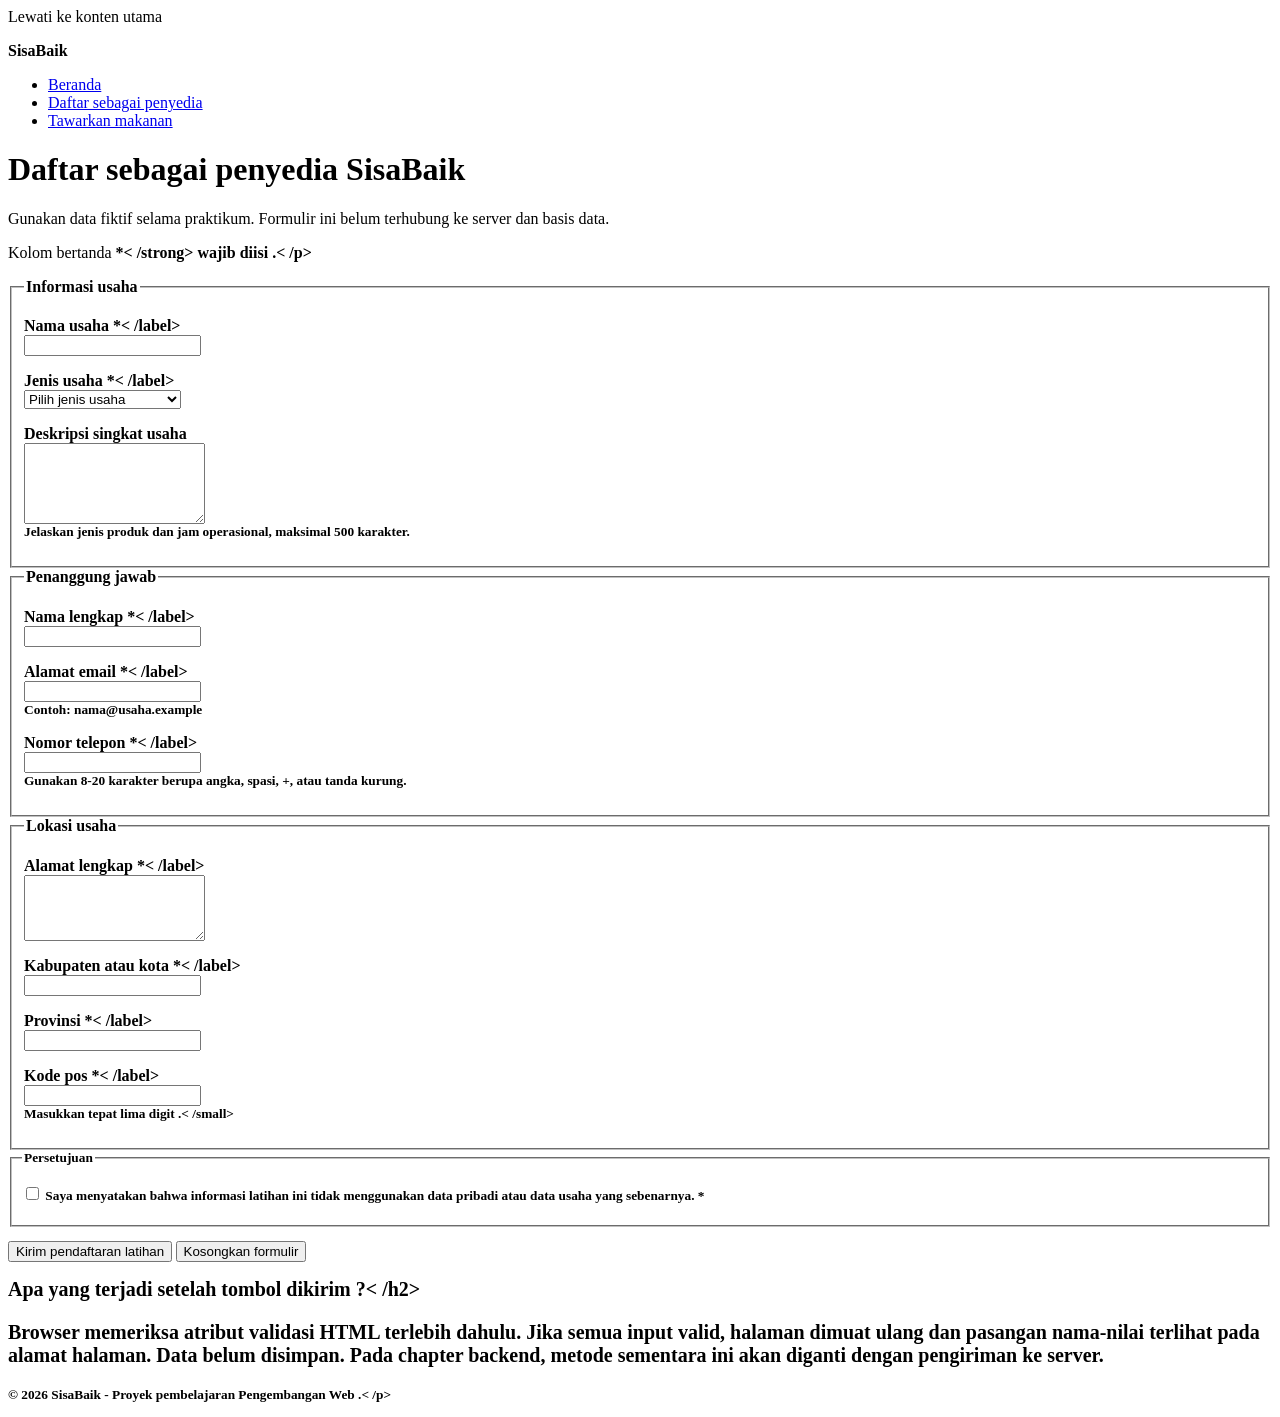
==== daftar-penyedia.html @ 9bb5b066 "feat: add accessible provider registration form" ====
<! doctype html>
<html lang="id">
<head>
<meta charset="utf-8">
<meta name="viewport" content="width=device-width, initial-scale=1">
<meta
name="description"
content="Formulir prototipe untuk mendaftarkan usaha sebagai penyedia makanan di SisaBai

<title>Daftar Penyedia | SisaBaik</title>
</head>
<body>
<a href="#konten-utama">Lewati ke konten utama</a>

<header>
<p><strong>SisaBaik</strong></p>
<nav aria-label="Navigasi utama">
<ul>
<li><a href="index.html">Beranda</a></li>
<li>
<a href="daftar-penyedia.html" aria-current="page">
Daftar sebagai penyedia
</a>
</li>
<li><a href="tawarkan-makanan.html">Tawarkan makanan</a></li>
</ul>
</nav>
</header>

<main id="konten-utama" tabindex="-1">
<h1>Daftar sebagai penyedia SisaBaik</h1>
<p>
Gunakan data fiktif selama praktikum. Formulir ini belum terhubung ke
server dan basis data.
</p>
<p id="petunjuk-wajib">Kolom bertanda <strong> *< /strong> wajib diisi .< /p>

<form
action="daftar-penyedia.html"
method="get"
aria-describedby="petunjuk-wajib"
>
<fieldset>
<legend>Informasi usaha</legend>

<p>
<label for="nama-usaha">Nama usaha *< /label><br>
<input
type="text"
id="nama-usaha"
name="nama_usaha"
autocomplete="organization"
minlength="3"
maxlength="100"
required

</p>

<p>
<label for="jenis-usaha">Jenis usaha *< /label><br>
<select id="jenis-usaha" name="jenis_usaha" required>
<option value="">Pilih jenis usaha</option>
<option value="restoran">Restoran</option>
<option value="toko-roti">Toko roti</option>
<option value="katering">Katering</option>
<option value="ritel">Toko ritel</option>

<option value="hotel">Hotel atau penginapan</option>
<option value="lainnya">Lainnya</option>
</select>
</p>

<p>
<label for="deskripsi-usaha">Deskripsi singkat usaha</label><br>
<textarea
id="deskripsi-usaha"
name="deskripsi_usaha"
rows="5"
maxlength="500"
aria-describedby="bantuan-deskripsi"
></textarea><br>
<small id="bantuan-deskripsi">
Jelaskan jenis produk dan jam operasional, maksimal 500 karakter.
</small>
</p>
</fieldset>

<fieldset>
<legend>Penanggung jawab</legend>

<p>
<label for="nama-penanggung-jawab">Nama lengkap *< /label><br>
<input
type="text"
id="nama-penanggung-jawab"
name="nama_penanggung_jawab"
autocomplete="name"
minlength="3"
maxlength="100"
required
</p>

<p>
<label for="email">Alamat email *< /label><br>
<input
type="email"
id="email"
name="email"
autocomplete="email"
maxlength="254"
aria-describedby="bantuan-email"
required
><br>
<small id="bantuan-email">Contoh: nama@usaha.example</small>
</p>

<p>
<label for="telepon">Nomor telepon *< /label><br>
<input
type="tel"
id="telepon"
name="telepon"
autocomplete="tel"
inputmode="tel"
pattern="[0-9+() ]{8,20}"
aria-describedby="bantuan-telepon"
required
><br>
<small id="bantuan-telepon">
Gunakan 8-20 karakter berupa angka, spasi, +, atau tanda kurung.
</small>
</p>
</fieldset>

<fieldset>
<legend>Lokasi usaha</legend>

<p>
<label for="alamat">Alamat lengkap *< /label><br>
<textarea
id="alamat"
name="alamat"
rows="4"
autocomplete="street-address"
minlength="10"
maxlength="250"
required
></textarea>
</p>

<p>
<label for="kota">Kabupaten atau kota *< /label><br>
<input
type="text"
id="kota"
name="kota"
autocomplete="address-level2"
maxlength="100"
required

</p>

<p>
<label for="provinsi">Provinsi *< /label><br>
<input

type="text"
id="provinsi"
name="provinsi"
autocomplete="address-level1"
maxlength="100"
required

</p>

<p>
<label for="kode-pos">Kode pos *< /label><br>
<input
type="text"
id="kode-pos"
name="kode_pos"
autocomplete="postal-code"
inputmode="numeric"
pattern="[0-9]{5}"
aria-describedby="bantuan-kode-pos"
required
><br>
<small id="bantuan-kode-pos">Masukkan tepat lima digit .< /small>
</p>
</fieldset>

<fieldset>
<legend>Persetujuan</legend>
<p>
<input
type="checkbox"
id="persetujuan"
name="persetujuan"
value="setuju"

required

<label for="persetujuan">
Saya menyatakan bahwa informasi latihan ini tidak menggunakan
data pribadi atau data usaha yang sebenarnya. *
</label>
</p>
</fieldset>

<p>
<button type="submit">Kirim pendaftaran latihan</button>
<button type="reset">Kosongkan formulir</button>
</p>
</form>

<section aria-labelledby="catatan-prototipe">
<h2 id="catatan-prototipe">Apa yang terjadi setelah tombol dikirim ?< /h2>
<p>
Browser memeriksa atribut validasi HTML terlebih dahulu. Jika semua
input valid, halaman dimuat ulang dan pasangan nama-nilai terlihat
pada alamat halaman. Data belum disimpan. Pada chapter backend,
metode sementara ini akan diganti dengan pengiriman ke server.
</p>
</section>
</main>

<footer>
<p>&copy; 2026 SisaBaik - Proyek pembelajaran Pengembangan Web .< /p>
</footer>
</body>
</html>
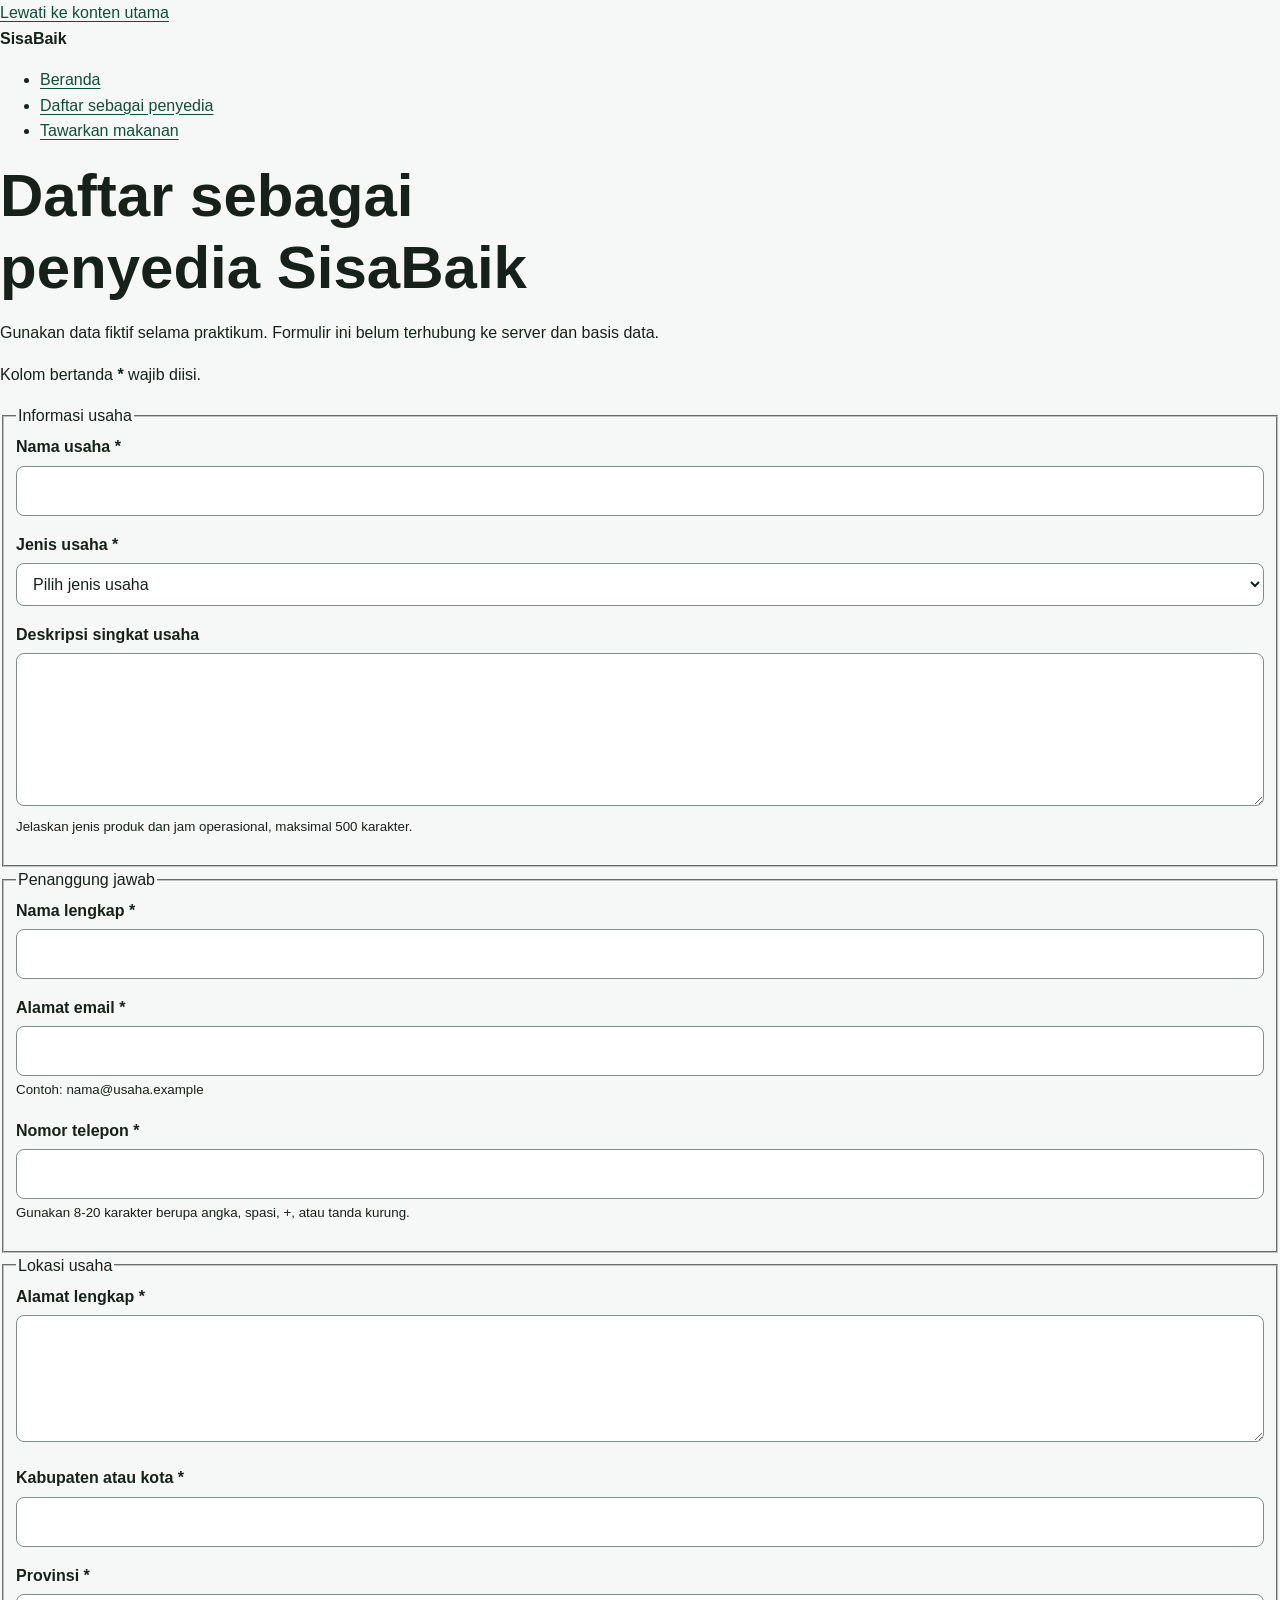
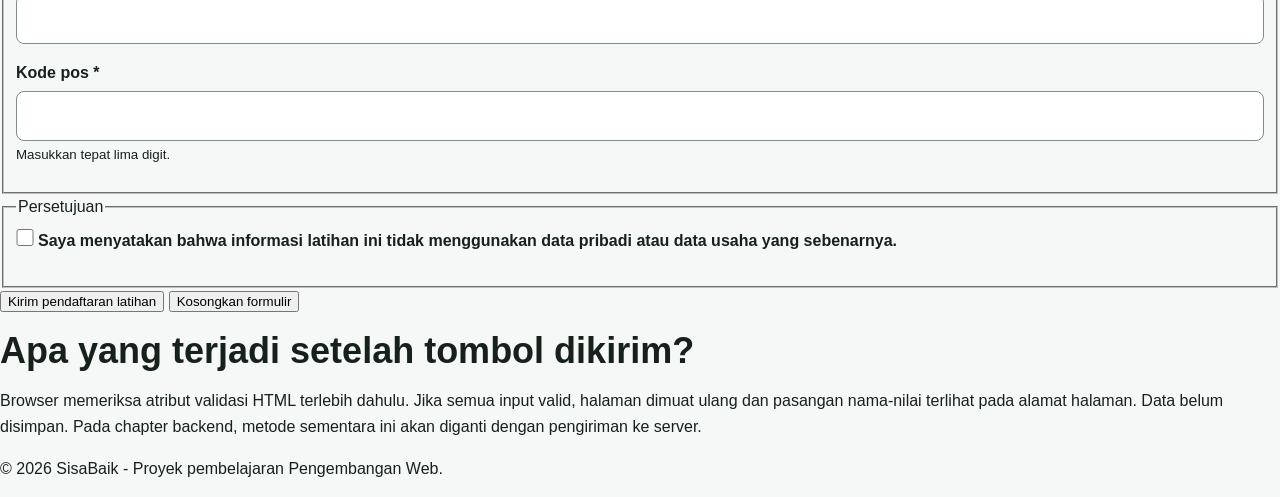
==== commit 85c5e121: "feat: add responsive SisaBaik visual system" ====
--- a/daftar-penyedia.html
+++ b/daftar-penyedia.html
@@ -1,232 +1,379 @@
-<! doctype html>
+<!doctype html>
+
 <html lang="id">
-<head>
-<meta charset="utf-8">
-<meta name="viewport" content="width=device-width, initial-scale=1">
-<meta
-name="description"
-content="Formulir prototipe untuk mendaftarkan usaha sebagai penyedia makanan di SisaBai
-
-<title>Daftar Penyedia | SisaBaik</title>
-</head>
-<body>
-<a href="#konten-utama">Lewati ke konten utama</a>
-
-<header>
-<p><strong>SisaBaik</strong></p>
-<nav aria-label="Navigasi utama">
-<ul>
-<li><a href="index.html">Beranda</a></li>
-<li>
-<a href="daftar-penyedia.html" aria-current="page">
-Daftar sebagai penyedia
-</a>
-</li>
-<li><a href="tawarkan-makanan.html">Tawarkan makanan</a></li>
-</ul>
-</nav>
-</header>
-
-<main id="konten-utama" tabindex="-1">
-<h1>Daftar sebagai penyedia SisaBaik</h1>
-<p>
-Gunakan data fiktif selama praktikum. Formulir ini belum terhubung ke
-server dan basis data.
-</p>
-<p id="petunjuk-wajib">Kolom bertanda <strong> *< /strong> wajib diisi .< /p>
-
-<form
-action="daftar-penyedia.html"
-method="get"
-aria-describedby="petunjuk-wajib"
->
-<fieldset>
-<legend>Informasi usaha</legend>
-
-<p>
-<label for="nama-usaha">Nama usaha *< /label><br>
-<input
-type="text"
-id="nama-usaha"
-name="nama_usaha"
-autocomplete="organization"
-minlength="3"
-maxlength="100"
-required
-
-</p>
-
-<p>
-<label for="jenis-usaha">Jenis usaha *< /label><br>
-<select id="jenis-usaha" name="jenis_usaha" required>
-<option value="">Pilih jenis usaha</option>
-<option value="restoran">Restoran</option>
-<option value="toko-roti">Toko roti</option>
-<option value="katering">Katering</option>
-<option value="ritel">Toko ritel</option>
-
-<option value="hotel">Hotel atau penginapan</option>
-<option value="lainnya">Lainnya</option>
-</select>
-</p>
-
-<p>
-<label for="deskripsi-usaha">Deskripsi singkat usaha</label><br>
-<textarea
-id="deskripsi-usaha"
-name="deskripsi_usaha"
-rows="5"
-maxlength="500"
-aria-describedby="bantuan-deskripsi"
-></textarea><br>
-<small id="bantuan-deskripsi">
-Jelaskan jenis produk dan jam operasional, maksimal 500 karakter.
-</small>
-</p>
-</fieldset>
-
-<fieldset>
-<legend>Penanggung jawab</legend>
-
-<p>
-<label for="nama-penanggung-jawab">Nama lengkap *< /label><br>
-<input
-type="text"
-id="nama-penanggung-jawab"
-name="nama_penanggung_jawab"
-autocomplete="name"
-minlength="3"
-maxlength="100"
-required
-</p>
-
-<p>
-<label for="email">Alamat email *< /label><br>
-<input
-type="email"
-id="email"
-name="email"
-autocomplete="email"
-maxlength="254"
-aria-describedby="bantuan-email"
-required
-><br>
-<small id="bantuan-email">Contoh: nama@usaha.example</small>
-</p>
-
-<p>
-<label for="telepon">Nomor telepon *< /label><br>
-<input
-type="tel"
-id="telepon"
-name="telepon"
-autocomplete="tel"
-inputmode="tel"
-pattern="[0-9+() ]{8,20}"
-aria-describedby="bantuan-telepon"
-required
-><br>
-<small id="bantuan-telepon">
-Gunakan 8-20 karakter berupa angka, spasi, +, atau tanda kurung.
-</small>
-</p>
-</fieldset>
-
-<fieldset>
-<legend>Lokasi usaha</legend>
-
-<p>
-<label for="alamat">Alamat lengkap *< /label><br>
-<textarea
-id="alamat"
-name="alamat"
-rows="4"
-autocomplete="street-address"
-minlength="10"
-maxlength="250"
-required
-></textarea>
-</p>
-
-<p>
-<label for="kota">Kabupaten atau kota *< /label><br>
-<input
-type="text"
-id="kota"
-name="kota"
-autocomplete="address-level2"
-maxlength="100"
-required
-
-</p>
-
-<p>
-<label for="provinsi">Provinsi *< /label><br>
-<input
-
-type="text"
-id="provinsi"
-name="provinsi"
-autocomplete="address-level1"
-maxlength="100"
-required
-
-</p>
-
-<p>
-<label for="kode-pos">Kode pos *< /label><br>
-<input
-type="text"
-id="kode-pos"
-name="kode_pos"
-autocomplete="postal-code"
-inputmode="numeric"
-pattern="[0-9]{5}"
-aria-describedby="bantuan-kode-pos"
-required
-><br>
-<small id="bantuan-kode-pos">Masukkan tepat lima digit .< /small>
-</p>
-</fieldset>
-
-<fieldset>
-<legend>Persetujuan</legend>
-<p>
-<input
-type="checkbox"
-id="persetujuan"
-name="persetujuan"
-value="setuju"
-
-required
-
-<label for="persetujuan">
-Saya menyatakan bahwa informasi latihan ini tidak menggunakan
-data pribadi atau data usaha yang sebenarnya. *
-</label>
-</p>
-</fieldset>
-
-<p>
-<button type="submit">Kirim pendaftaran latihan</button>
-<button type="reset">Kosongkan formulir</button>
-</p>
-</form>
-
-<section aria-labelledby="catatan-prototipe">
-<h2 id="catatan-prototipe">Apa yang terjadi setelah tombol dikirim ?< /h2>
-<p>
-Browser memeriksa atribut validasi HTML terlebih dahulu. Jika semua
-input valid, halaman dimuat ulang dan pasangan nama-nilai terlihat
-pada alamat halaman. Data belum disimpan. Pada chapter backend,
-metode sementara ini akan diganti dengan pengiriman ke server.
-</p>
-</section>
-</main>
-
-<footer>
-<p>&copy; 2026 SisaBaik - Proyek pembelajaran Pengembangan Web .< /p>
-</footer>
-</body>
-</html>
-
+
+    <head>
+
+        <meta charset="utf-8">
+
+        <meta name="viewport" content="width=device-width, initial-scale=1">
+
+        <meta
+            name="description"
+            content="Formulir prototipe untuk mendaftarkan usaha sebagai penyedia makanan di SisaBaik."
+        >
+
+        <title>Daftar Penyedia | SisaBaik</title>
+
+        <link rel="stylesheet" href="styles.css">
+
+    </head>
+
+    <body>
+
+        <a href="#konten-utama">Lewati ke konten utama</a>
+
+        <header>
+
+            <p><strong>SisaBaik</strong></p>
+
+            <nav aria-label="Navigasi utama">
+
+                <ul>
+
+                    <li>
+                        <a href="index.html">
+                            Beranda
+                        </a>
+                    </li>
+
+                    <li>
+                        <a href="daftar-penyedia.html" aria-current="page">
+                            Daftar sebagai penyedia
+                        </a>
+                    </li>
+
+                    <li>
+                        <a href="tawarkan-makanan.html">
+                            Tawarkan makanan
+                        </a>
+                    </li>
+
+                </ul>
+
+            </nav>
+
+        </header>
+
+        <main id="konten-utama" tabindex="-1">
+
+            <h1>Daftar sebagai penyedia SisaBaik</h1>
+
+            <p>
+                Gunakan data fiktif selama praktikum. Formulir ini belum terhubung ke
+                server dan basis data.
+            </p>
+
+            <p id="petunjuk-wajib">
+                Kolom bertanda <strong>*</strong> wajib diisi.
+            </p>
+
+            <form
+                action="daftar-penyedia.html"
+                method="get"
+                aria-describedby="petunjuk-wajib"
+            >
+
+                <fieldset>
+
+                    <legend>Informasi usaha</legend>
+
+                    <p>
+
+                        <label for="nama-usaha">
+                            Nama usaha <strong>*</strong>
+                        </label><br>
+
+                        <input
+                            type="text"
+                            id="nama-usaha"
+                            name="nama_usaha"
+                            autocomplete="organization"
+                            minlength="3"
+                            maxlength="100"
+                            required
+                        >
+
+                    </p>
+
+                    <p>
+
+                        <label for="jenis-usaha">
+                            Jenis usaha <strong>*</strong>
+                        </label><br>
+
+                        <select
+                            id="jenis-usaha"
+                            name="jenis_usaha"
+                            required
+                        >
+
+                            <option value="">
+                                Pilih jenis usaha
+                            </option>
+
+                            <option value="restoran">
+                                Restoran
+                            </option>
+
+                            <option value="toko-roti">
+                                Toko roti
+                            </option>
+
+                            <option value="katering">
+                                Katering
+                            </option>
+
+                            <option value="ritel">
+                                Toko ritel
+                            </option>
+
+                            <option value="hotel">
+                                Hotel atau penginapan
+                            </option>
+
+                            <option value="lainnya">
+                                Lainnya
+                            </option>
+
+                        </select>
+
+                    </p>
+
+                    <p>
+
+                        <label for="deskripsi-usaha">
+                            Deskripsi singkat usaha
+                        </label><br>
+
+                        <textarea
+                            id="deskripsi-usaha"
+                            name="deskripsi_usaha"
+                            rows="5"
+                            maxlength="500"
+                            aria-describedby="bantuan-deskripsi"
+                        ></textarea><br>
+
+                        <small id="bantuan-deskripsi">
+                            Jelaskan jenis produk dan jam operasional, maksimal 500 karakter.
+                        </small>
+
+                    </p>
+
+                </fieldset>
+
+                <fieldset>
+
+                    <legend>Penanggung jawab</legend>
+
+                    <p>
+
+                        <label for="nama-penanggung-jawab">
+                            Nama lengkap <strong>*</strong>
+                        </label><br>
+
+                        <input
+                            type="text"
+                            id="nama-penanggung-jawab"
+                            name="nama_penanggung_jawab"
+                            autocomplete="name"
+                            minlength="3"
+                            maxlength="100"
+                            required
+                        >
+
+                    </p>
+
+                    <p>
+
+                        <label for="email">
+                            Alamat email <strong>*</strong>
+                        </label><br>
+
+                        <input
+                            type="email"
+                            id="email"
+                            name="email"
+                            autocomplete="email"
+                            maxlength="254"
+                            aria-describedby="bantuan-email"
+                            required
+                        ><br>
+
+                        <small id="bantuan-email">
+                            Contoh: nama@usaha.example
+                        </small>
+
+                    </p>
+
+                    <p>
+
+                        <label for="telepon">
+                            Nomor telepon <strong>*</strong>
+                        </label><br>
+
+                        <input
+                            type="tel"
+                            id="telepon"
+                            name="telepon"
+                            autocomplete="tel"
+                            inputmode="tel"
+                            pattern="[0-9+() ]{8,20}"
+                            aria-describedby="bantuan-telepon"
+                            required
+                        ><br>
+
+                        <small id="bantuan-telepon">
+                            Gunakan 8-20 karakter berupa angka, spasi, +, atau tanda kurung.
+                        </small>
+
+                    </p>
+
+                </fieldset>
+
+                <fieldset>
+
+                    <legend>Lokasi usaha</legend>
+
+                    <p>
+
+                        <label for="alamat">
+                            Alamat lengkap <strong>*</strong>
+                        </label><br>
+
+                        <textarea
+                            id="alamat"
+                            name="alamat"
+                            rows="4"
+                            autocomplete="street-address"
+                            minlength="10"
+                            maxlength="250"
+                            required
+                        ></textarea>
+
+                    </p>
+
+                    <p>
+
+                        <label for="kota">
+                            Kabupaten atau kota <strong>*</strong>
+                        </label><br>
+
+                        <input
+                            type="text"
+                            id="kota"
+                            name="kota"
+                            autocomplete="address-level2"
+                            maxlength="100"
+                            required
+                        >
+
+                    </p>
+
+                    <p>
+
+                        <label for="provinsi">
+                            Provinsi <strong>*</strong>
+                        </label><br>
+
+                        <input
+                            type="text"
+                            id="provinsi"
+                            name="provinsi"
+                            autocomplete="address-level1"
+                            maxlength="100"
+                            required
+                        >
+
+                    </p>
+
+                    <p>
+
+                        <label for="kode-pos">
+                            Kode pos <strong>*</strong>
+                        </label><br>
+
+                        <input
+                            type="text"
+                            id="kode-pos"
+                            name="kode_pos"
+                            autocomplete="postal-code"
+                            inputmode="numeric"
+                            pattern="[0-9]{5}"
+                            aria-describedby="bantuan-kode-pos"
+                            required
+                        ><br>
+
+                        <small id="bantuan-kode-pos">
+                            Masukkan tepat lima digit.
+                        </small>
+
+                    </p>
+
+                </fieldset>
+
+                <fieldset>
+
+                    <legend>Persetujuan</legend>
+
+                    <p>
+
+                        <input
+                            type="checkbox"
+                            id="persetujuan"
+                            name="persetujuan"
+                            value="setuju"
+                            required
+                        >
+
+                        <label for="persetujuan">
+                            Saya menyatakan bahwa informasi latihan ini tidak menggunakan
+                            data pribadi atau data usaha yang sebenarnya.
+                        </label>
+
+                    </p>
+
+                </fieldset>
+
+                <p>
+
+                    <button type="submit">
+                        Kirim pendaftaran latihan
+                    </button>
+
+                    <button type="reset">
+                        Kosongkan formulir
+                    </button>
+
+                </p>
+
+            </form>
+
+            <section aria-labelledby="catatan-prototipe">
+
+                <h2 id="catatan-prototipe">
+                    Apa yang terjadi setelah tombol dikirim?
+                </h2>
+
+                <p>
+                    Browser memeriksa atribut validasi HTML terlebih dahulu. Jika semua
+                    input valid, halaman dimuat ulang dan pasangan nama-nilai terlihat
+                    pada alamat halaman. Data belum disimpan. Pada chapter backend,
+                    metode sementara ini akan diganti dengan pengiriman ke server.
+                </p>
+
+            </section>
+
+        </main>
+
+        <footer>
+
+            <p>
+                &copy; 2026 SisaBaik - Proyek pembelajaran Pengembangan Web.
+            </p>
+
+        </footer>
+
+    </body>
+
+</html>
--- a/styles.css
+++ b/styles.css
@@ -0,0 +1,440 @@
+:root {
+    --color-primary: #176b4d;
+    --color-primary-dark: #0f4f39;
+    --color-primary-soft: #e8f5ef;
+    --color-accent: #f2b84b;
+    --color-text: #17211b;
+    --color-muted: #52615a;
+    --color-surface: #ffffff;
+    --color-background: #f5f8f6;
+    --color-border: #cbd8d1;
+    --color-danger: #a52a2a;
+    --shadow-card: 0 0.5rem 1.5rem rgb(23 33 27 / 10%);
+    --radius-small: 0.5rem;
+    --radius-medium: 0.9rem;
+    --radius-large: 1.4rem;
+    --content-width: 72rem;
+}
+
+*,
+*::before,
+*::after {
+    box-sizing: border-box;
+}
+
+html {
+    scroll-behavior: smooth;
+}
+
+body {
+    margin: 0;
+    background: var(--color-background);
+    color: var(--color-text);
+    font-family: Arial, Helvetica, sans-serif;
+    font-size: 1rem;
+    line-height: 1.6;
+}
+
+h1,
+h2,
+h3,
+p {
+    margin-block-start: 0;
+}
+
+h1,
+h2,
+h3 {
+    line-height: 1.2;
+}
+
+h1 {
+    max-width: 18ch;
+    margin-block-end: 1rem;
+    font-size: clamp(2rem, 7vw, 3.75rem);
+}
+
+h2 {
+    margin-block-end: 1rem;
+    font-size: clamp(1.5rem, 4vw, 2.25rem);
+}
+
+h3 {
+    margin-block-end: 0.6rem;
+    font-size: 1.2rem;
+}
+
+a {
+    color: var(--color-primary-dark);
+    text-underline-offset: 0.2em;
+}
+
+a:hover {
+    text-decoration-thickness: 0.18em;
+}
+
+:focus-visible {
+    outline: 0.2rem solid var(--color-accent);
+    outline-offset: 0.2rem;
+}
+
+.skip-link {
+    position: absolute;
+    inset-block-start: 0.5rem;
+    inset-inline-start: 0.5rem;
+    z-index: 100;
+    padding: 0.7rem 1rem;
+    border-radius: var(--radius-small);
+    background: var(--color-text);
+    color: var(--color-surface);
+    transform: translateY(-180%);
+}
+
+.skip-link:focus {
+    transform: translateY(0);
+}
+
+.container {
+    width: min(100% - 2rem, var(--content-width));
+    margin-inline: auto;
+}
+
+.site-header {
+    background: var(--color-surface);
+    border-block-end: 0.0625rem solid var(--color-border);
+}
+
+.header-layout {
+    display: flex;
+    flex-direction: column;
+    gap: 0.75rem;
+    padding-block: 1rem;
+}
+
+.brand {
+    margin: 0;
+    color: var(--color-primary-dark);
+    font-size: 1.4rem;
+    font-weight: 700;
+}
+
+.nav-list {
+    display: flex;
+    flex-wrap: wrap;
+    gap: 0.5rem 1rem;
+    margin: 0;
+    padding: 0;
+    list-style: none;
+}
+
+.nav-list a {
+    display: inline-block;
+    padding-block: 0.35rem;
+    font-weight: 700;
+}
+
+.nav-list a[aria-current="page"] {
+    color: var(--color-primary);
+    text-decoration-thickness: 0.2em;
+}
+
+.hero {
+    padding-block: clamp(3rem, 10vw, 7rem);
+    background: linear-gradient(
+        135deg,
+        rgb(232 245 239 / 95%),
+        rgb(255 255 255 / 92%)
+    );
+}
+
+.hero-layout {
+    display: grid;
+    gap: 2rem;
+    align-items: center;
+}
+
+.eyebrow {
+    margin-block-end: 0.5rem;
+    color: var(--color-primary-dark);
+    font-weight: 700;
+    letter-spacing: 0.05em;
+    text-transform: uppercase;
+}
+
+.lead {
+    max-width: 62ch;
+    color: var(--color-muted);
+    font-size: 1.1rem;
+}
+
+.hero-panel {
+    padding: 1.5rem;
+    border: 0.0625rem solid var(--color-border);
+    border-radius: var(--radius-large);
+    background: var(--color-surface);
+    box-shadow: var(--shadow-card);
+}
+
+.hero-panel strong {
+    display: block;
+    color: var(--color-primary-dark);
+    font-size: 2rem;
+}
+
+.button-group,
+.form-actions {
+    display: flex;
+    flex-wrap: wrap;
+    gap: 0.75rem;
+    align-items: center;
+}
+
+.button {
+    display: inline-block;
+    padding: 0.75rem 1rem;
+    border: 0.125rem solid var(--color-primary);
+    border-radius: var(--radius-small);
+    background: var(--color-primary);
+    color: var(--color-surface);
+    font: inherit;
+    font-weight: 700;
+    line-height: 1.2;
+    text-decoration: none;
+    cursor: pointer;
+}
+
+.button:hover {
+    background: var(--color-primary-dark);
+    border-color: var(--color-primary-dark);
+}
+
+.button-secondary {
+    background: transparent;
+    color: var(--color-primary-dark);
+}
+
+.section {
+    padding-block: clamp(2.5rem, 7vw, 5rem);
+}
+
+.section-alt {
+    background: var(--color-surface);
+}
+
+.section-intro {
+    max-width: 65ch;
+    color: var(--color-muted);
+}
+
+.steps-grid,
+.benefit-grid,
+.offer-grid {
+    display: grid;
+    grid-template-columns: 1fr;
+    gap: 1rem;
+}
+
+.card {
+    padding: 1.25rem;
+    border: 0.0625rem solid var(--color-border);
+    border-radius: var(--radius-medium);
+    background: var(--color-surface);
+    box-shadow: var(--shadow-card);
+}
+
+.step-number {
+    display: inline-grid;
+    width: 2.25rem;
+    height: 2.25rem;
+    margin-block-end: 0.75rem;
+    place-items: center;
+    border-radius: 50%;
+    background: var(--color-primary-soft);
+    color: var(--color-primary-dark);
+    font-weight: 700;
+}
+
+.offer-card {
+    display: flex;
+    flex-direction: column;
+    overflow: hidden;
+    border: 0.0625rem solid var(--color-border);
+    border-radius: var(--radius-medium);
+    background: var(--color-surface);
+    box-shadow: var(--shadow-card);
+}
+
+.offer-card__visual {
+    min-height: 8rem;
+    background: linear-gradient(
+        135deg,
+        var(--color-primary),
+        var(--color-primary-dark)
+    );
+}
+
+.offer-card__content {
+    display: flex;
+    flex: 1;
+    flex-direction: column;
+    padding: 1.25rem;
+}
+
+.offer-card__meta {
+    color: var(--color-muted);
+}
+
+.offer-card__price {
+    margin-block-start: auto;
+    font-size: 1.15rem;
+}
+
+.badge {
+    display: inline-block;
+    width: fit-content;
+    margin-block-end: 0.75rem;
+    padding: 0.25rem 0.6rem;
+    border-radius: 999px;
+    background: var(--color-primary-soft);
+    color: var(--color-primary-dark);
+    font-size: 0.85rem;
+    font-weight: 700;
+}
+
+.notice {
+    padding: 1rem;
+    border-inline-start: 0.3rem solid var(--color-primary);
+    border-radius: var(--radius-small);
+    background: var(--color-primary-soft);
+}
+
+.page-heading {
+    padding-block: clamp(2.5rem, 7vw, 5rem) 2rem;
+}
+
+.form-card {
+    max-width: 56rem;
+    margin-block-end: 3rem;
+    padding: clamp(1rem, 4vw, 2rem);
+    border: 0.0625rem solid var(--color-border);
+    border-radius: var(--radius-large);
+    background: var(--color-surface);
+    box-shadow: var(--shadow-card);
+}
+
+.form-section {
+    margin: 0 0 1.5rem;
+    padding: 1.25rem;
+    border: 0.0625rem solid var(--color-border);
+    border-radius: var(--radius-medium);
+}
+
+.form-section legend {
+    padding-inline: 0.4rem;
+    color: var(--color-primary-dark);
+    font-size: 1.1rem;
+    font-weight: 700;
+}
+
+label {
+    display: inline-block;
+    margin-block-end: 0.35rem;
+    font-weight: 700;
+}
+
+input,
+select,
+textarea {
+    width: 100%;
+    padding: 0.7rem 0.75rem;
+    border: 0.0625rem solid #809087;
+    border-radius: var(--radius-small);
+    background: var(--color-surface);
+    color: var(--color-text);
+    font: inherit;
+}
+
+textarea {
+    resize: vertical;
+}
+
+input:focus,
+select:focus,
+textarea:focus {
+    border-color: var(--color-primary-dark);
+}
+
+input[type="checkbox"],
+input[type="radio"] {
+    width: 1.1rem;
+    height: 1.1rem;
+    margin: 0.2rem 0 0;
+    accent-color: var(--color-primary);
+}
+
+.required-note {
+    color: var(--color-muted);
+}
+
+.site-footer {
+    padding-block: 2rem;
+    background: var(--color-primary-dark);
+    color: var(--color-surface);
+}
+
+.site-footer a {
+    color: var(--color-surface);
+}
+
+.footer-layout {
+    display: flex;
+    flex-direction: column;
+    gap: 0.5rem;
+}
+
+.footer-layout p,
+.footer-layout address {
+    margin: 0;
+}
+
+@media (min-width: 48rem) {
+
+    .header-layout {
+        flex-direction: row;
+        justify-content: space-between;
+        align-items: center;
+    }
+
+    .hero-layout {
+        grid-template-columns: minmax(0, 1.5fr) minmax(15rem, 0.7fr);
+    }
+
+    .steps-grid,
+    .benefit-grid {
+        grid-template-columns: repeat(3, minmax(0, 1fr));
+    }
+
+    .offer-grid {
+        grid-template-columns: repeat(2, minmax(0, 1fr));
+    }
+
+    .footer-layout {
+        flex-direction: row;
+        justify-content: space-between;
+        align-items: center;
+    }
+}
+
+@media (min-width: 68rem) {
+
+    .offer-grid {
+        grid-template-columns: repeat(3, minmax(0, 1fr));
+    }
+}
+
+@media (prefers-reduced-motion: reduce) {
+
+    html {
+        scroll-behavior: auto;
+    }
+}
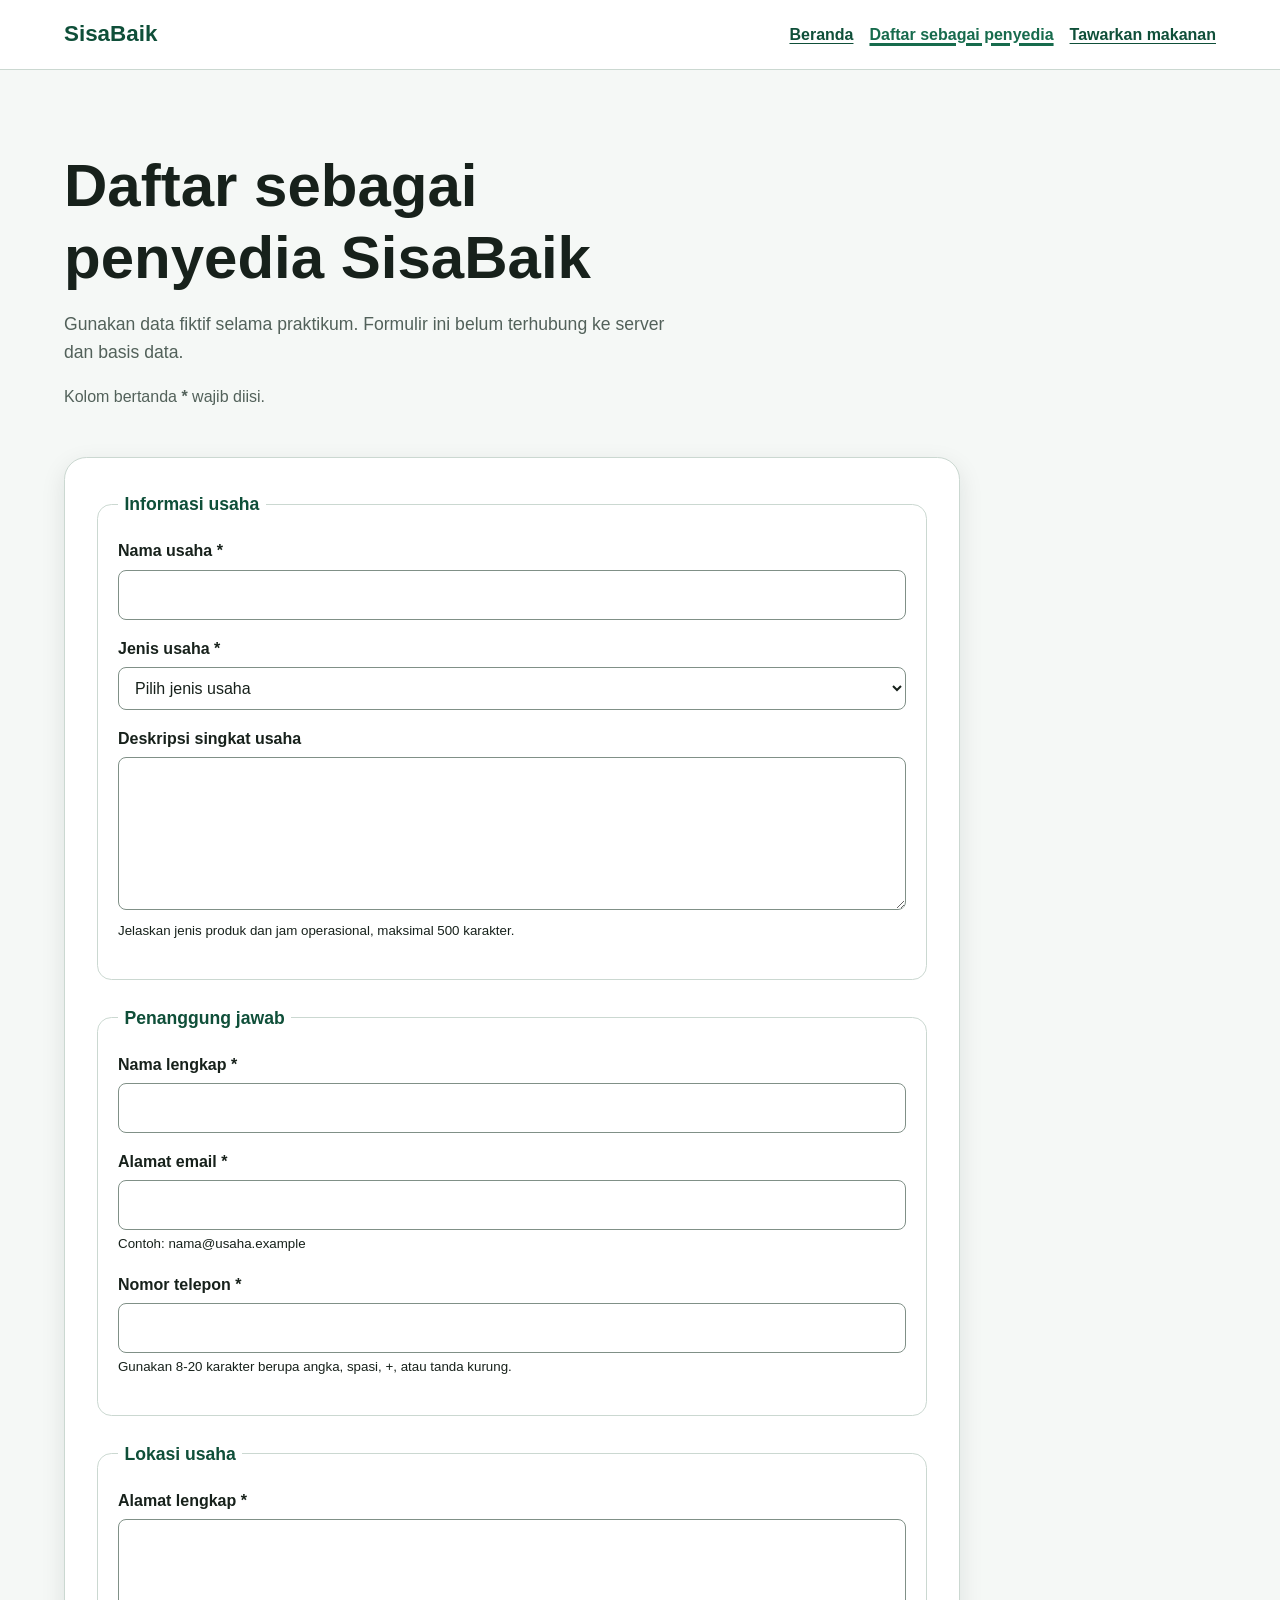
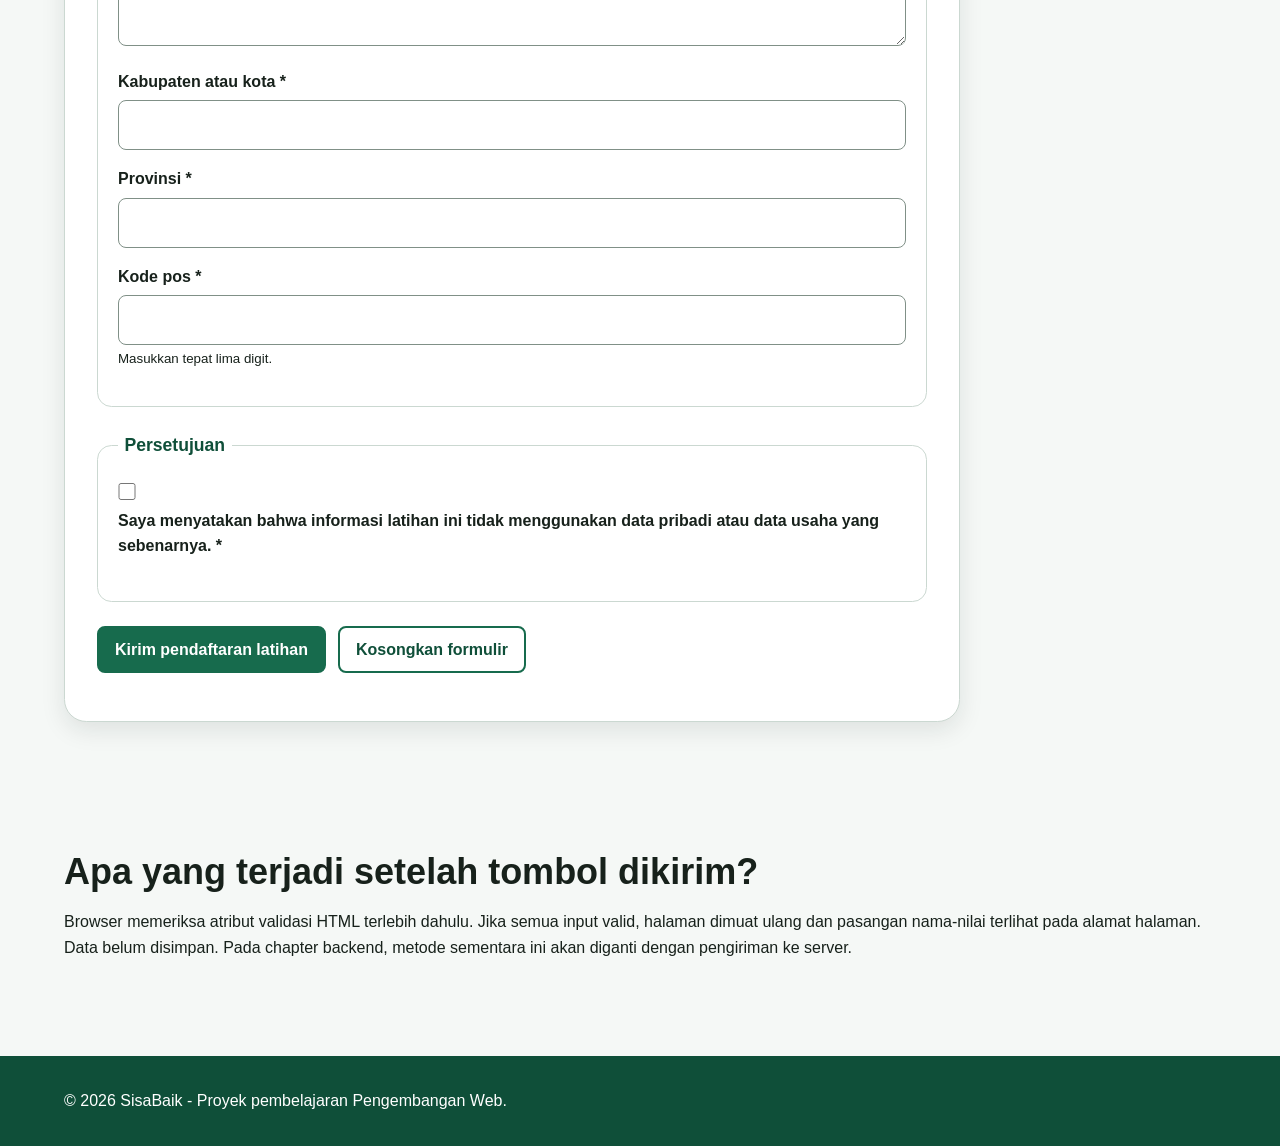
==== commit 99b02469: "style: apply responsive layout to SisaBaik pages" ====
--- a/daftar-penyedia.html
+++ b/daftar-penyedia.html
@@ -6,7 +6,10 @@
 
         <meta charset="utf-8">
 
-        <meta name="viewport" content="width=device-width, initial-scale=1">
+        <meta
+            name="viewport"
+            content="width=device-width, initial-scale=1"
+        >
 
         <meta
             name="description"
@@ -21,67 +24,94 @@
 
     <body>
 
-        <a href="#konten-utama">Lewati ke konten utama</a>
-
-        <header>
-
-            <p><strong>SisaBaik</strong></p>
-
-            <nav aria-label="Navigasi utama">
-
-                <ul>
-
-                    <li>
-                        <a href="index.html">
-                            Beranda
-                        </a>
-                    </li>
-
-                    <li>
-                        <a href="daftar-penyedia.html" aria-current="page">
-                            Daftar sebagai penyedia
-                        </a>
-                    </li>
-
-                    <li>
-                        <a href="tawarkan-makanan.html">
-                            Tawarkan makanan
-                        </a>
-                    </li>
-
-                </ul>
-
-            </nav>
+        <a class="skip-link" href="#konten-utama">
+            Lewati ke konten utama
+        </a>
+
+        <header class="site-header">
+
+            <div class="container header-layout">
+
+                <p class="brand">
+                    SisaBaik
+                </p>
+
+                <nav aria-label="Navigasi utama">
+
+                    <ul class="nav-list">
+
+                        <li>
+                            <a href="index.html">
+                                Beranda
+                            </a>
+                        </li>
+
+                        <li>
+                            <a
+                                href="daftar-penyedia.html"
+                                aria-current="page"
+                            >
+                                Daftar sebagai penyedia
+                            </a>
+                        </li>
+
+                        <li>
+                            <a href="tawarkan-makanan.html">
+                                Tawarkan makanan
+                            </a>
+                        </li>
+
+                    </ul>
+
+                </nav>
+
+            </div>
 
         </header>
 
-        <main id="konten-utama" tabindex="-1">
-
-            <h1>Daftar sebagai penyedia SisaBaik</h1>
-
-            <p>
-                Gunakan data fiktif selama praktikum. Formulir ini belum terhubung ke
-                server dan basis data.
-            </p>
-
-            <p id="petunjuk-wajib">
-                Kolom bertanda <strong>*</strong> wajib diisi.
-            </p>
+        <main
+            class="container"
+            id="konten-utama"
+            tabindex="-1"
+        >
+
+            <div class="page-heading">
+
+                <h1>
+                    Daftar sebagai penyedia SisaBaik
+                </h1>
+
+                <p class="lead">
+                    Gunakan data fiktif selama praktikum. Formulir ini belum terhubung ke
+                    server dan basis data.
+                </p>
+
+                <p
+                    class="required-note"
+                    id="petunjuk-wajib"
+                >
+                    Kolom bertanda <strong>*</strong> wajib diisi.
+                </p>
+
+            </div>
 
             <form
+                class="form-card"
                 action="daftar-penyedia.html"
                 method="get"
                 aria-describedby="petunjuk-wajib"
             >
 
-                <fieldset>
-
-                    <legend>Informasi usaha</legend>
+                <fieldset class="form-section">
+
+                    <legend>
+                        Informasi usaha
+                    </legend>
 
                     <p>
 
                         <label for="nama-usaha">
-                            Nama usaha <strong>*</strong>
+                            Nama usaha *
                         </label><br>
 
                         <input
@@ -99,7 +129,7 @@
                     <p>
 
                         <label for="jenis-usaha">
-                            Jenis usaha <strong>*</strong>
+                            Jenis usaha *
                         </label><br>
 
                         <select
@@ -162,14 +192,16 @@
 
                 </fieldset>
 
-                <fieldset>
-
-                    <legend>Penanggung jawab</legend>
+                <fieldset class="form-section">
+
+                    <legend>
+                        Penanggung jawab
+                    </legend>
 
                     <p>
 
                         <label for="nama-penanggung-jawab">
-                            Nama lengkap <strong>*</strong>
+                            Nama lengkap *
                         </label><br>
 
                         <input
@@ -187,7 +219,7 @@
                     <p>
 
                         <label for="email">
-                            Alamat email <strong>*</strong>
+                            Alamat email *
                         </label><br>
 
                         <input
@@ -209,7 +241,7 @@
                     <p>
 
                         <label for="telepon">
-                            Nomor telepon <strong>*</strong>
+                            Nomor telepon *
                         </label><br>
 
                         <input
@@ -231,14 +263,16 @@
 
                 </fieldset>
 
-                <fieldset>
-
-                    <legend>Lokasi usaha</legend>
+                <fieldset class="form-section">
+
+                    <legend>
+                        Lokasi usaha
+                    </legend>
 
                     <p>
 
                         <label for="alamat">
-                            Alamat lengkap <strong>*</strong>
+                            Alamat lengkap *
                         </label><br>
 
                         <textarea
@@ -256,7 +290,7 @@
                     <p>
 
                         <label for="kota">
-                            Kabupaten atau kota <strong>*</strong>
+                            Kabupaten atau kota *
                         </label><br>
 
                         <input
@@ -273,7 +307,7 @@
                     <p>
 
                         <label for="provinsi">
-                            Provinsi <strong>*</strong>
+                            Provinsi *
                         </label><br>
 
                         <input
@@ -290,7 +324,7 @@
                     <p>
 
                         <label for="kode-pos">
-                            Kode pos <strong>*</strong>
+                            Kode pos *
                         </label><br>
 
                         <input
@@ -312,9 +346,11 @@
 
                 </fieldset>
 
-                <fieldset>
-
-                    <legend>Persetujuan</legend>
+                <fieldset class="form-section">
+
+                    <legend>
+                        Persetujuan
+                    </legend>
 
                     <p>
 
@@ -328,20 +364,26 @@
 
                         <label for="persetujuan">
                             Saya menyatakan bahwa informasi latihan ini tidak menggunakan
-                            data pribadi atau data usaha yang sebenarnya.
+                            data pribadi atau data usaha yang sebenarnya. *
                         </label>
 
                     </p>
 
                 </fieldset>
 
-                <p>
-
-                    <button type="submit">
+                <p class="form-actions">
+
+                    <button
+                        class="button"
+                        type="submit"
+                    >
                         Kirim pendaftaran latihan
                     </button>
 
-                    <button type="reset">
+                    <button
+                        class="button button-secondary"
+                        type="reset"
+                    >
                         Kosongkan formulir
                     </button>
 
@@ -349,7 +391,10 @@
 
             </form>
 
-            <section aria-labelledby="catatan-prototipe">
+            <section
+                class="section"
+                aria-labelledby="catatan-prototipe"
+            >
 
                 <h2 id="catatan-prototipe">
                     Apa yang terjadi setelah tombol dikirim?
@@ -366,11 +411,15 @@
 
         </main>
 
-        <footer>
-
-            <p>
-                &copy; 2026 SisaBaik - Proyek pembelajaran Pengembangan Web.
-            </p>
+        <footer class="site-footer">
+
+            <div class="container footer-layout">
+
+                <p>
+                    &copy; 2026 SisaBaik - Proyek pembelajaran Pengembangan Web.
+                </p>
+
+            </div>
 
         </footer>
 
